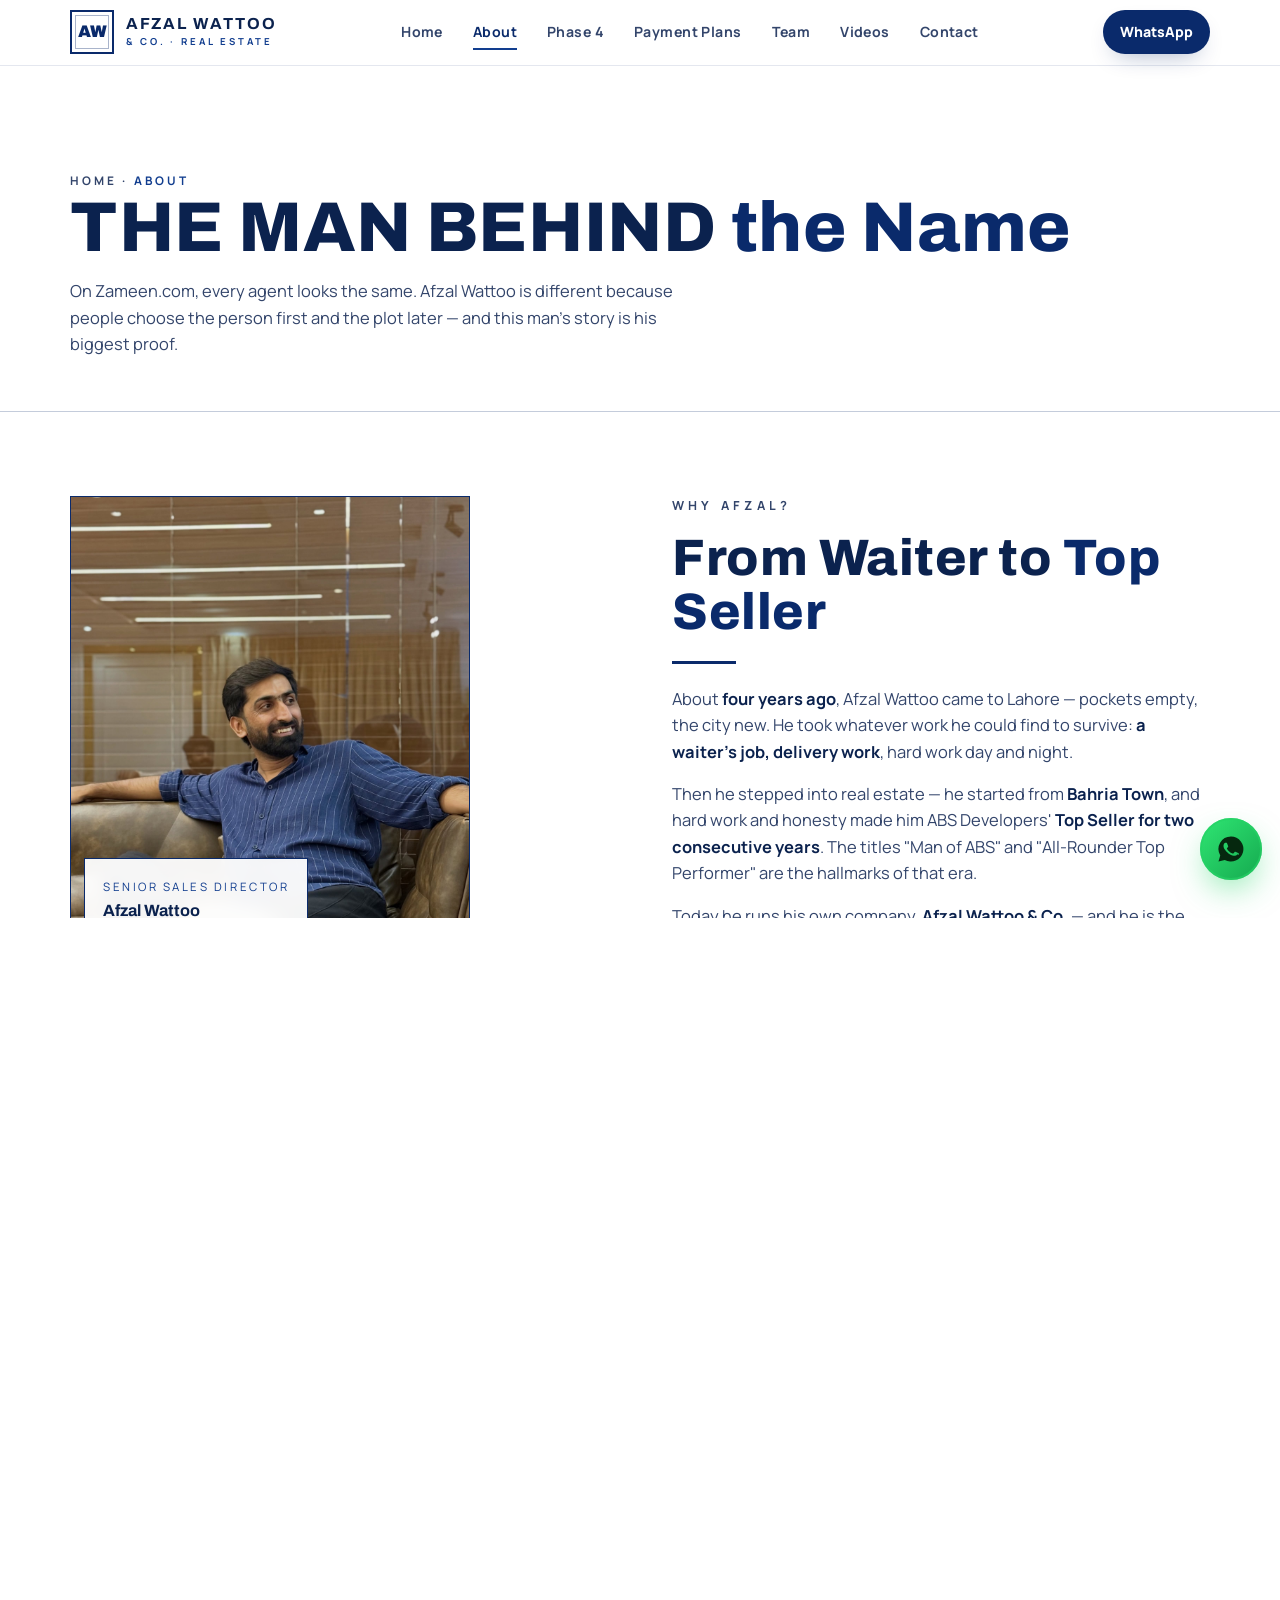
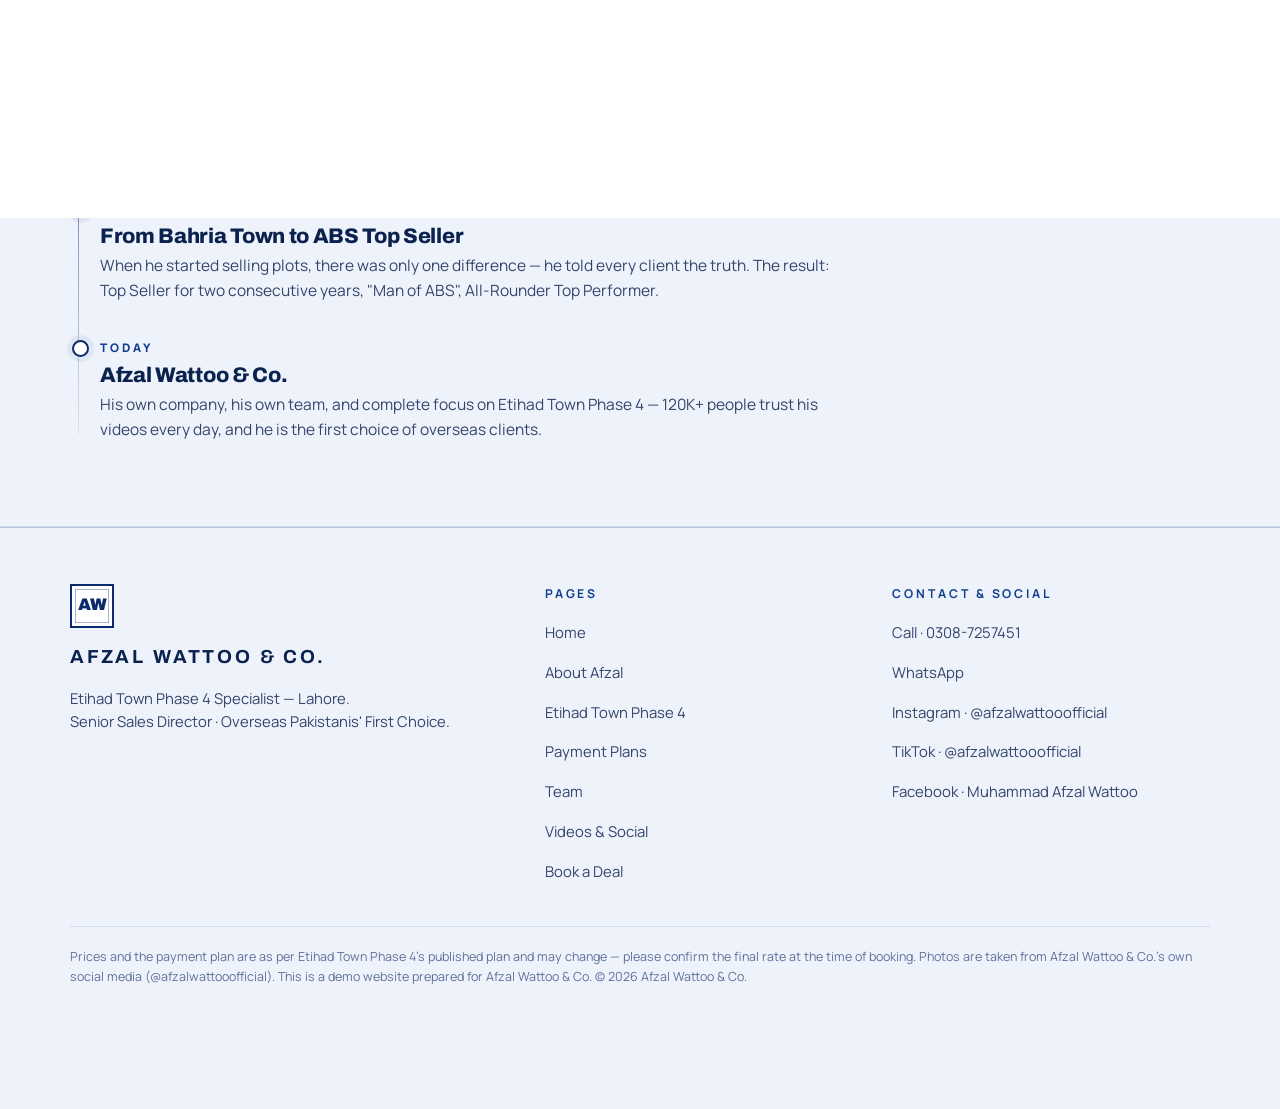
==== about.html @ f5178797 "English copy + preloader once per session" ====
<!doctype html>
<html lang="en">
<head>
<meta charset="utf-8" />
<meta name="viewport" content="width=device-width, initial-scale=1, viewport-fit=cover" />
<meta name="color-scheme" content="light" />
<meta name="description" content="Afzal Wattoo & Co. — Etihad Town Phase 4 Specialist, Lahore. Plots on a 3-year easy installment plan. The face overseas Pakistanis trust." />
<link rel="icon" href="data:," />
<title>About Afzal Wattoo — Afzal Wattoo &amp; Co.</title>
<link rel="preconnect" href="https://fonts.googleapis.com" />
<link rel="preconnect" href="https://fonts.gstatic.com" crossorigin />
<link href="https://fonts.googleapis.com/css2?family=Archivo:wght@600;700;800;900&family=Manrope:wght@400;500;600;700;800&display=swap" rel="stylesheet" />
<link rel="stylesheet" href="assets/styles.css" />
<script>
/* Preloader: show only on the first page a visitor opens in a tab session */
try {
  if (window.sessionStorage && sessionStorage.getItem("aw_pre_seen")) {
    document.documentElement.classList.add("no-pre");
  } else if (window.sessionStorage) {
    sessionStorage.setItem("aw_pre_seen", "1");
  }
} catch (e) { /* storage unavailable (e.g. private mode): preloader shows and dismisses normally */ }
</script>
</head>
<body>

<!-- Preloader -->
<div id="preloader" aria-hidden="true">
  <svg viewBox="0 0 120 120">
    <rect class="draw" x="8" y="8" width="104" height="104"/>
    <path class="draw draw2" d="M38 84 L60 34 L82 84 M47 66 H73 M60 34 V88" stroke-linecap="round"/>
  </svg>
  <div class="pl-name">Afzal Wattoo</div>
  <div class="pl-sub">&amp; Co. · Lahore</div>
</div>

<!-- Page transition wipe -->
<div id="wipe" aria-hidden="true"><span class="wipe-mono">AW</span></div>

<!-- Header -->
<header class="topbar">
  <div class="topbar-in">
    <a class="brand" href="index.html" data-nav aria-label="Afzal Wattoo and Co — home">
      <span class="mono">AW</span>
      <span><b>AFZAL WATTOO</b><small>&amp; Co. · Real Estate</small></span>
    </a>
    <nav class="topnav" aria-label="Main">
      <a href="index.html" data-nav data-route="home">Home</a>
      <a href="about.html" data-nav data-route="about">About</a>
      <a href="etihad-town-phase-4.html" data-nav data-route="phase4">Phase 4</a>
      <a href="payment-plans.html" data-nav data-route="plans">Payment Plans</a>
      <a href="team.html" data-nav data-route="team">Team</a>
      <a href="videos.html" data-nav data-route="videos">Videos</a>
      <a href="contact.html" data-nav data-route="contact">Contact</a>
    </nav>
    <a class="btn btn-wa" href="https://wa.me/923087257451?text=Hello%20Afzal%2C%20I%20need%20details%20about%20a%20plot%20in%20Etihad%20Town%20Phase%204." target="_blank" rel="noopener">WhatsApp</a>
    <button class="burger" id="burger" aria-label="Open menu" aria-expanded="false" aria-controls="mmenu"><span></span><span></span><span></span></button>
  </div>
</header>

<!-- Mobile menu -->
<div class="mmenu" id="mmenu" aria-hidden="true">
  <a class="mlink" href="index.html" data-nav data-route="home"><i>01</i>Home</a>
  <a class="mlink" href="about.html" data-nav data-route="about"><i>02</i>About Afzal</a>
  <a class="mlink" href="etihad-town-phase-4.html" data-nav data-route="phase4"><i>03</i>Etihad Town Phase 4</a>
  <a class="mlink" href="payment-plans.html" data-nav data-route="plans"><i>04</i>Payment Plans</a>
  <a class="mlink" href="team.html" data-nav data-route="team"><i>05</i>Team</a>
  <a class="mlink" href="videos.html" data-nav data-route="videos"><i>06</i>Videos &amp; Social</a>
  <a class="mlink" href="contact.html" data-nav data-route="contact"><i>07</i>Book a Deal</a>
  <div class="m-cta">
    <a class="btn btn-wa" href="https://wa.me/923087257451?text=Hello%20Afzal%2C%20I%20need%20details%20about%20a%20plot%20in%20Etihad%20Town%20Phase%204." target="_blank" rel="noopener">Deal on WhatsApp</a>
    <a class="btn btn-gold" href="tel:+923087257451">Call 0308-7257451</a>
  </div>
</div>

<main id="app">
<div class="page active" data-page="about">
  <div class="pagehead">
    <div class="wrap">
      <p class="crumb">Home · <b>About</b></p>
      <h1>The Man Behind <em>the Name</em></h1>
      <p>On Zameen.com, every agent looks the same. Afzal Wattoo is different because people choose the person first and the plot later — and this man's story is his biggest proof.</p>
    </div>
  </div>
  <section class="blk">
    <div class="wrap story-grid">
      <div class="rv">
        <div class="about-portrait">
          <img src="[data-uri]" alt="Afzal Wattoo in his office lounge — smiling, seated on a brown leather sofa in a blue pinstripe shirt" loading="lazy" />
          <div class="portrait-card"><span>Senior Sales Director</span><b>Afzal Wattoo</b></div>
        </div>
        <div class="bigstats" style="grid-template-columns:repeat(2,1fr);margin-top:26px">
          <div class="stat"><div class="num"><span data-count="120">0</span>K+</div><div class="lbl">Instagram Followers</div></div>
          <div class="stat"><div class="num"><span data-count="2">0</span>×</div><div class="lbl">Top Seller Years in a Row</div></div>
        </div>
      </div>
      <div class="story-copy rv rv-d1">
        <p class="kicker">Why Afzal?</p>
        <h2 class="sec-title">From Waiter to <em>Top Seller</em></h2>
        <div class="gold-rule"></div>
        <p style="margin-top:22px">About <b>four years ago</b>, Afzal Wattoo came to Lahore — pockets empty, the city new. He took whatever work he could find to survive: <b>a waiter's job, delivery work</b>, hard work day and night.</p>
        <p>Then he stepped into real estate — he started from <b>Bahria Town</b>, and hard work and honesty made him ABS Developers' <b>Top Seller for two consecutive years</b>. The titles "Man of ABS" and "All-Rounder Top Performer" are the hallmarks of that era.</p>
        <p>Today he runs his own company, <b>Afzal Wattoo &amp; Co.</b> — and he is the first choice of overseas Pakistanis because a man who has risen from zero himself values other people's money the most.</p>
        <div class="awards">
          <span class="chip"><b>★</b> Top Seller — 2 Consecutive Years</span>
          <span class="chip"><b>★</b> Man of ABS</span>
          <span class="chip"><b>★</b> All-Rounder Top Performer</span>
          <span class="chip"><b>★</b> Senior Sales Director</span>
          <span class="chip"><b>★</b> Overseas Pakistanis' First Choice</span>
        </div>
        <div style="margin-top:28px;display:flex;flex-wrap:wrap;gap:12px">
          <a class="btn btn-wa" href="https://wa.me/923087257451?text=Hello%2C%20I%20want%20to%20talk%20to%20Afzal%20Wattoo." target="_blank" rel="noopener">Talk to Afzal</a>
          <a class="btn btn-ghost" href="videos.html" data-nav>Watch His Videos →</a>
        </div>
      </div>
    </div>
  </section>
  <section class="blk" style="background:var(--bg2);border-block:1px solid var(--line-soft)">
    <div class="wrap">
      <div class="rv">
        <p class="kicker">The Journey</p>
        <h2 class="sec-title">The Road, <em>Step By Step</em></h2>
      </div>
      <div class="timeline rv" style="margin-top:44px;max-width:760px">
        <div class="tl-item">
          <span class="yr">The Beginning · ~4 Years Ago</span>
          <h3>Came to Lahore, With a Dream</h3>
          <p>A new city, no connections. His first principle then is still his principle today — hard work, and only hard work.</p>
        </div>
        <div class="tl-item">
          <span class="yr">Days of Hard Work</span>
          <h3>Waiter and Delivery</h3>
          <p>He took whatever work he found, without shame. Every day taught him patience, understanding people, and the value of time.</p>
        </div>
        <div class="tl-item">
          <span class="yr">Stepping Into Real Estate</span>
          <h3>From Bahria Town to ABS Top Seller</h3>
          <p>When he started selling plots, there was only one difference — he told every client the truth. The result: Top Seller for two consecutive years, "Man of ABS", All-Rounder Top Performer.</p>
        </div>
        <div class="tl-item">
          <span class="yr">Today</span>
          <h3>Afzal Wattoo &amp; Co.</h3>
          <p>His own company, his own team, and complete focus on Etihad Town Phase 4 — 120K+ people trust his videos every day, and he is the first choice of overseas clients.</p>
        </div>
      </div>
    </div>
  </section>
</div>
</main>

<!-- Footer -->
<footer>
  <div class="wrap">
    <div class="foot-grid">
      <div class="f-brand">
        <span class="mono">AW</span>
        <b>AFZAL WATTOO &amp; CO.</b>
        <p>Etihad Town Phase 4 Specialist — Lahore.<br />Senior Sales Director · Overseas Pakistanis' First Choice.</p>
      </div>
      <div>
        <h4>Pages</h4>
        <div class="foot-links">
          <a href="index.html" data-nav>Home</a>
          <a href="about.html" data-nav>About Afzal</a>
          <a href="etihad-town-phase-4.html" data-nav>Etihad Town Phase 4</a>
          <a href="payment-plans.html" data-nav>Payment Plans</a>
          <a href="team.html" data-nav>Team</a>
          <a href="videos.html" data-nav>Videos &amp; Social</a>
          <a href="contact.html" data-nav>Book a Deal</a>
        </div>
      </div>
      <div>
        <h4>Contact &amp; Social</h4>
        <div class="foot-links">
          <a href="tel:+923087257451">Call · 0308-7257451</a>
          <a href="https://wa.me/923087257451" target="_blank" rel="noopener">WhatsApp</a>
          <a href="https://www.instagram.com/afzalwattooofficial" target="_blank" rel="noopener">Instagram · @afzalwattooofficial</a>
          <a href="https://www.tiktok.com/@afzalwattooofficial" target="_blank" rel="noopener">TikTok · @afzalwattooofficial</a>
          <a href="https://www.facebook.com/afzalwattooofficial" target="_blank" rel="noopener">Facebook · Muhammad Afzal Wattoo</a>
        </div>
      </div>
    </div>
    <p class="disclaimer">Prices and the payment plan are as per Etihad Town Phase 4's published plan and may change — please confirm the final rate at the time of booking. Photos are taken from Afzal Wattoo &amp; Co.'s own social media (@afzalwattooofficial). This is a demo website prepared for Afzal Wattoo &amp; Co. © 2026 Afzal Wattoo &amp; Co.</p>
  </div>
</footer>

<!-- Sticky WhatsApp -->
<span class="wa-tip" id="wa-tip">Talk to Afzal's team →</span>
<a class="wa-float" href="https://wa.me/923087257451?text=Hello%2C%20I%20need%20details%20about%20Etihad%20Town%20Phase%204." target="_blank" rel="noopener" aria-label="Chat on WhatsApp">
  <svg viewBox="0 0 24 24" aria-hidden="true"><path d="M12 2a10 10 0 0 0-8.6 15.1L2 22l5-1.3A10 10 0 1 0 12 2zm5.2 14.2c-.2.6-1.3 1.2-1.8 1.2-.5.1-1 .2-3.4-.7-2.9-1.2-4.7-4.1-4.9-4.3-.1-.2-1.1-1.5-1.1-2.9s.7-2 1-2.3c.2-.3.5-.3.7-.3h.5c.2 0 .4 0 .6.5l.9 2.1c.1.2.1.4 0 .6l-.4.6-.4.5c-.1.1-.3.3-.1.6.2.3.8 1.4 1.8 2.2 1.2 1.1 2.3 1.5 2.6 1.6.3.1.5.1.7-.1l1-1.2c.2-.3.4-.2.7-.1l2.1 1c.3.2.5.3.6.4 0 .1 0 .7-.2 1.2z"/></svg>
</a>


<script src="https://cdnjs.cloudflare.com/ajax/libs/gsap/3.12.5/gsap.min.js"></script>
<script src="assets/app.js"></script>
</body>
</html>
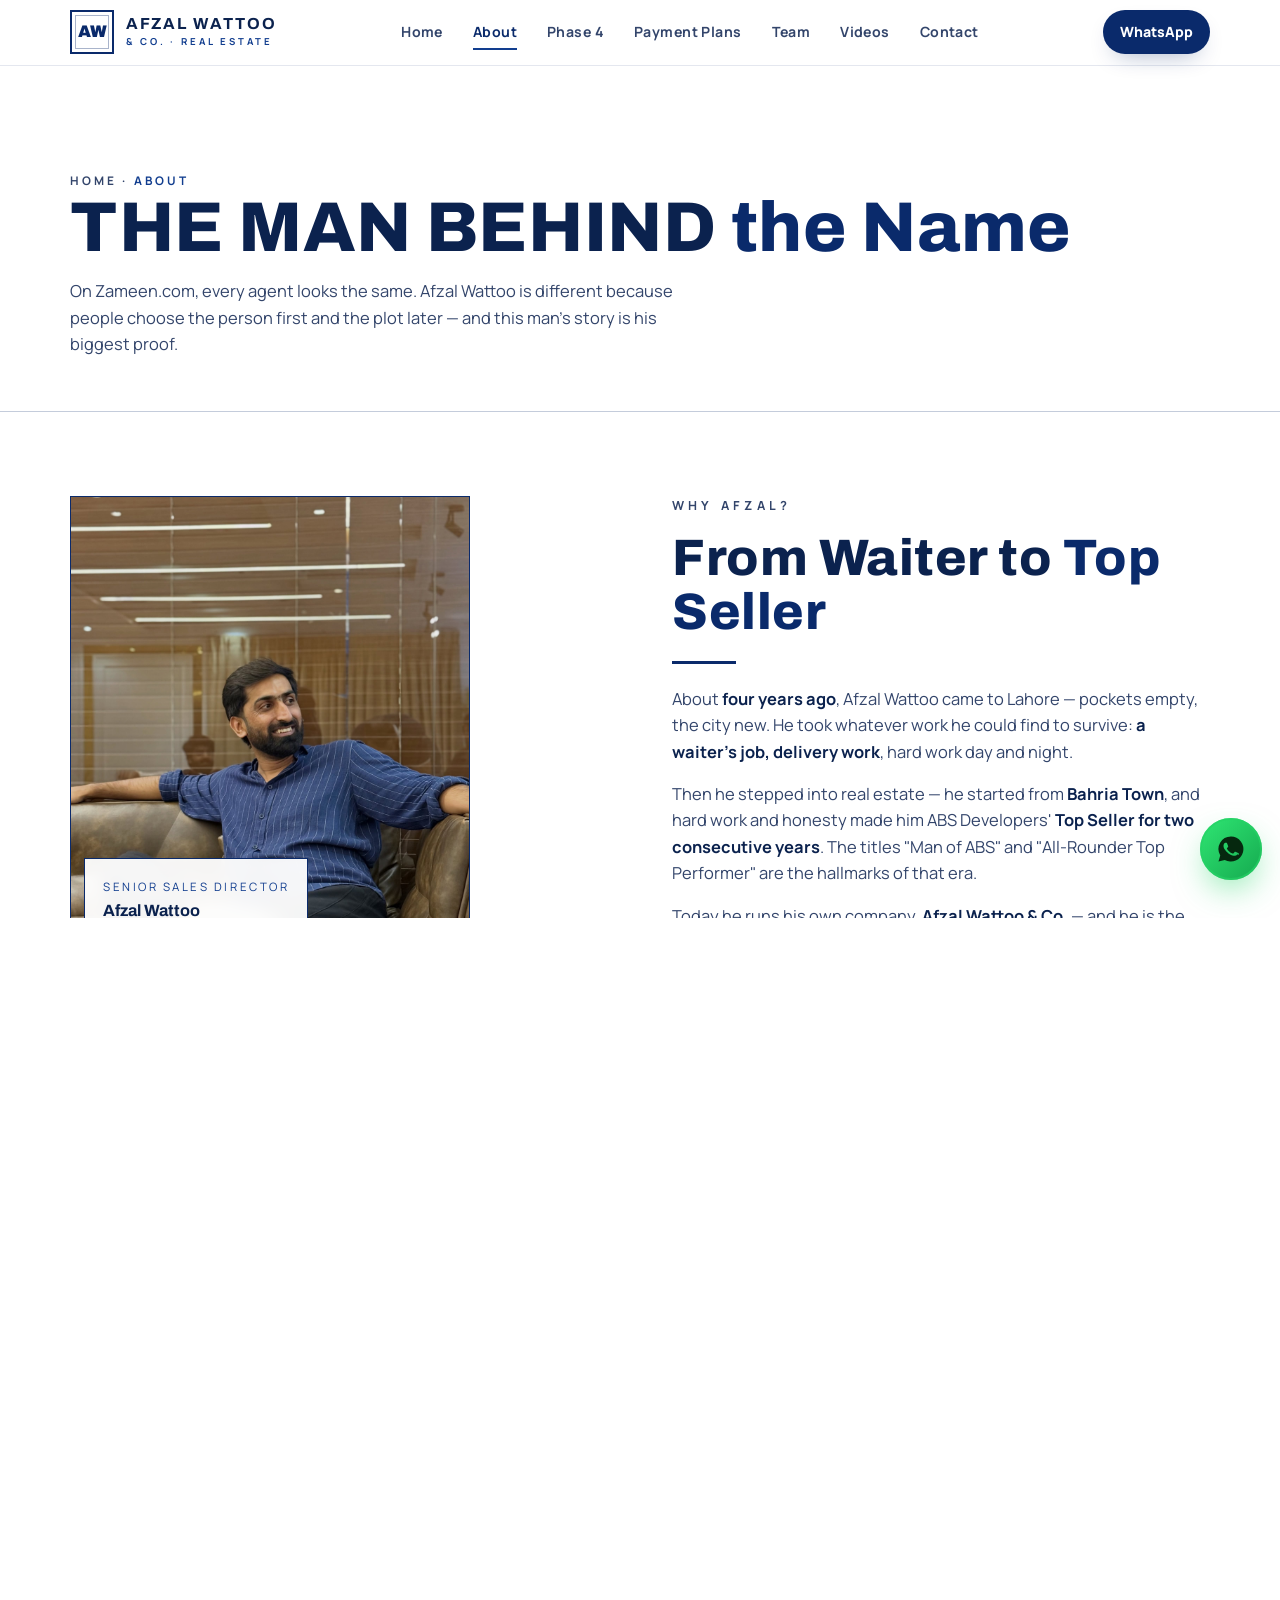
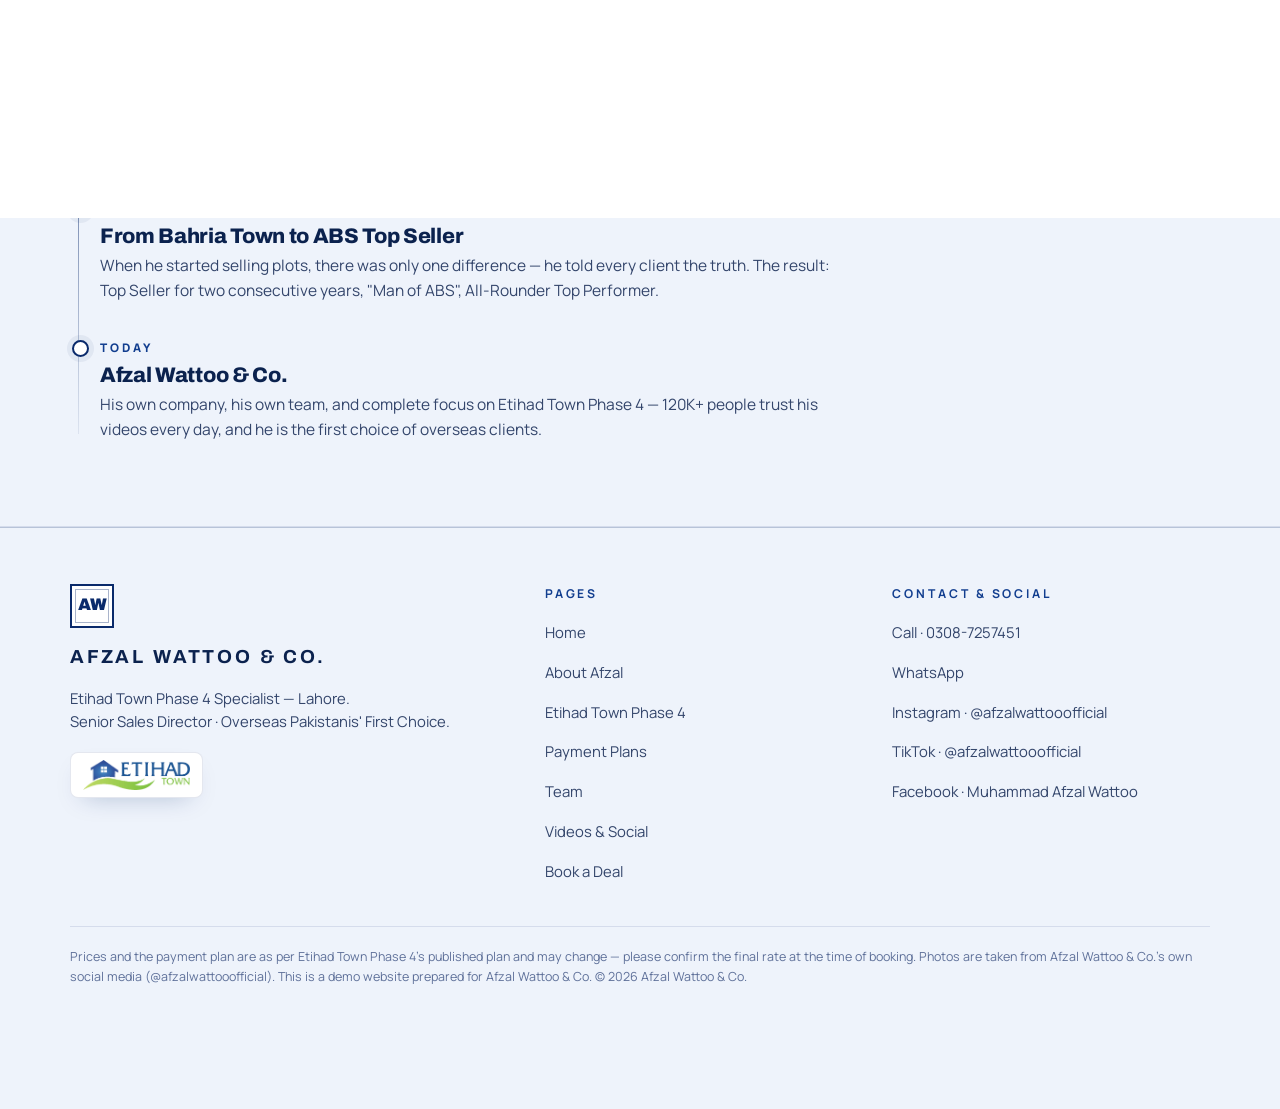
==== commit edee138c: "Etihad Town branding, highlighted backgrounds, hero 3D motion" ====
--- a/about.html
+++ b/about.html
@@ -156,6 +156,7 @@
         <span class="mono">AW</span>
         <b>AFZAL WATTOO &amp; CO.</b>
         <p>Etihad Town Phase 4 Specialist — Lahore.<br />Senior Sales Director · Overseas Pakistanis' First Choice.</p>
+        <div class="foot-et"><span class="et-logo sm"><img src="[data-uri]" alt="Etihad Town — official logo" /></span></div>
       </div>
       <div>
         <h4>Pages</h4>
--- a/assets/styles.css
+++ b/assets/styles.css
@@ -34,6 +34,11 @@
 #preloader .pl-name{font-family:var(--serif);letter-spacing:.42em;font-size:.95rem;color:var(--gold2);text-transform:uppercase;opacity:0;animation:fadein .8s ease .85s forwards}
 #preloader .pl-sub{font-size:.68rem;letter-spacing:.3em;color:var(--faint);text-transform:uppercase;opacity:0;animation:fadein .8s ease 1.1s forwards}
 @keyframes fadein{to{opacity:1}}
+/* Preloader safety net: CSS fallback so it can never stay stuck, even if JS fails (fully faded by ~4.6s) */
+@keyframes pl-kill{to{opacity:0;visibility:hidden}}
+#preloader{animation:pl-kill .6s ease 4s forwards}
+/* Repeat page views within the same tab session: preloader suppressed (flag set by the inline head script) */
+html.no-pre #preloader{display:none!important;animation:none}
 
 /* ---------- Page transition wipe ---------- */
 #wipe{position:fixed;inset:0;z-index:250;background:#ffffff;transform:translateY(102%);display:flex;align-items:center;justify-content:center;pointer-events:none}
@@ -152,7 +157,7 @@
 .xcard h3{font-size:1.7rem;margin:7px 0 6px}
 .xcard p{color:var(--muted);margin:0 0 12px;font-size:.95rem;max-width:420px}
 .xcard .x-go{font-weight:800;color:#0A2A6B;font-size:.9rem;letter-spacing:.05em;border-bottom:2px solid #0A2A6B;padding-bottom:2px}
-.band{position:relative;border-block:1px solid var(--line-soft);background:url("[data-uri]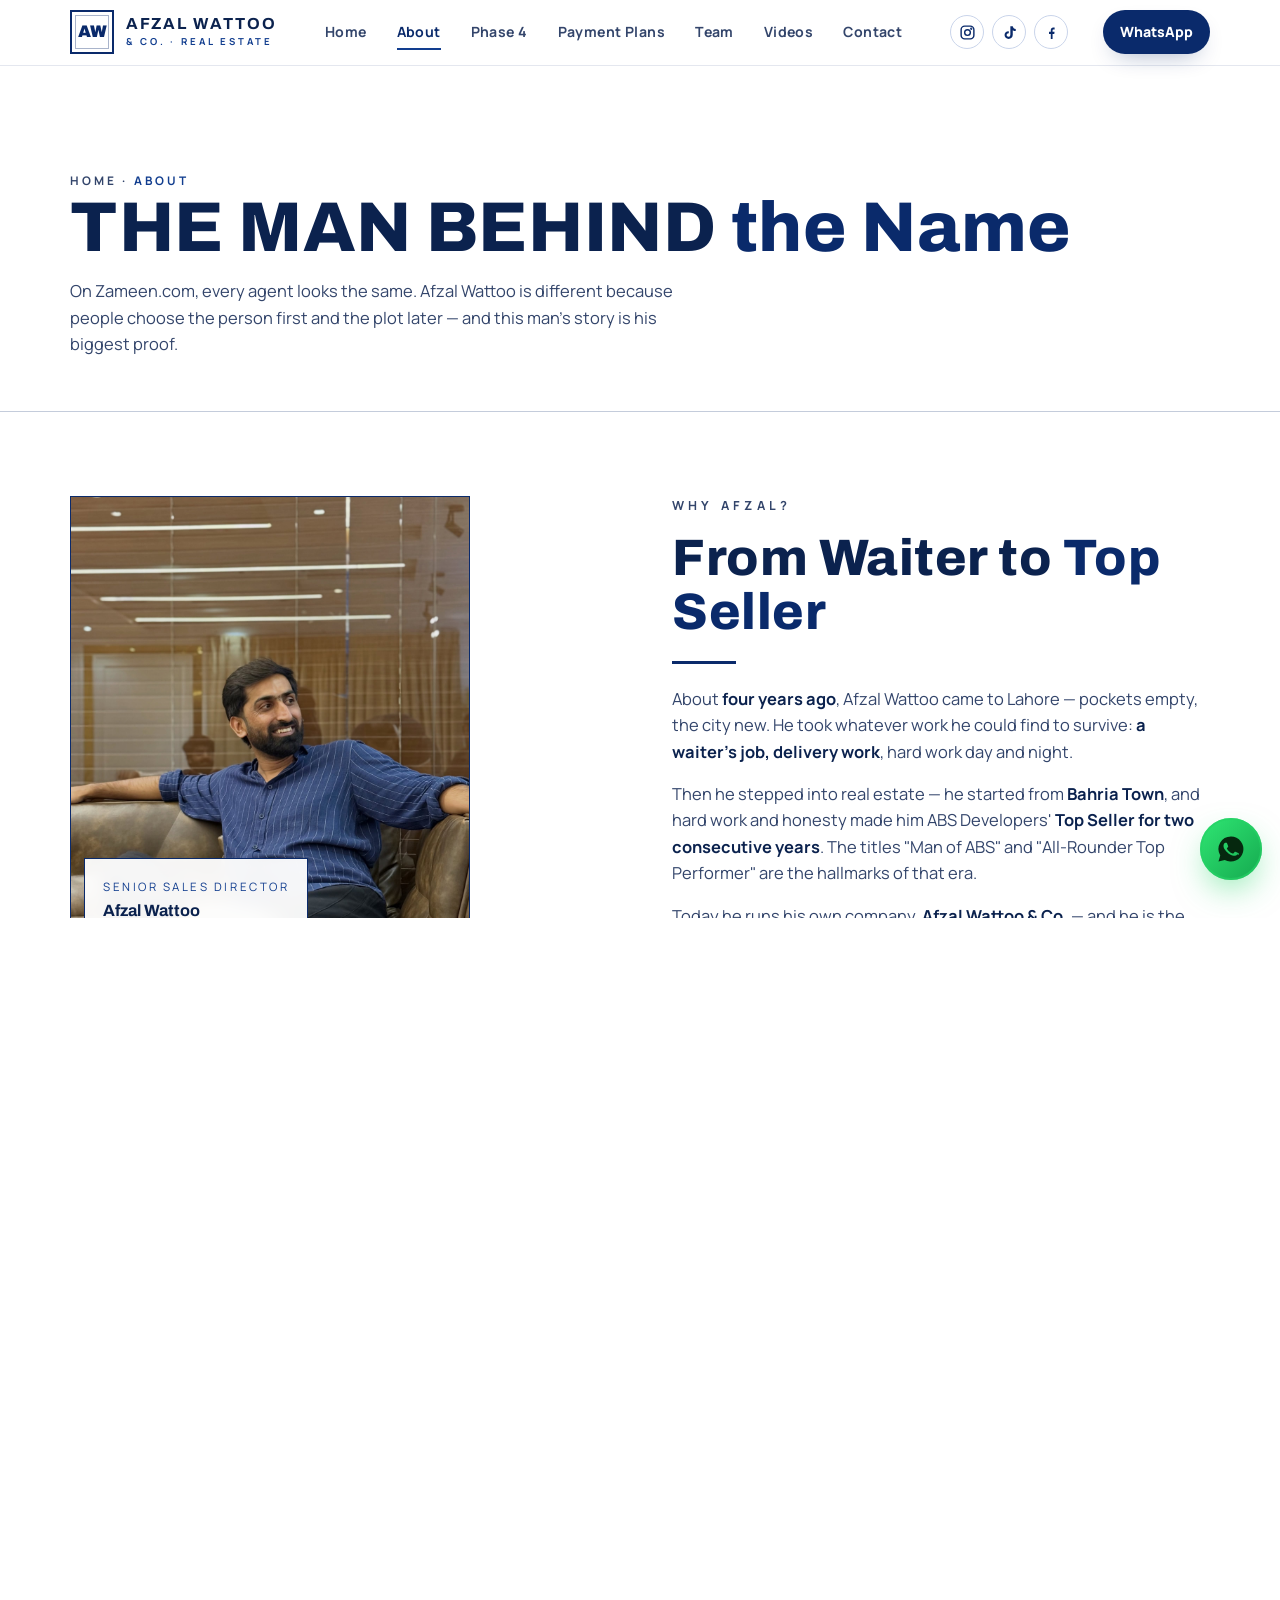
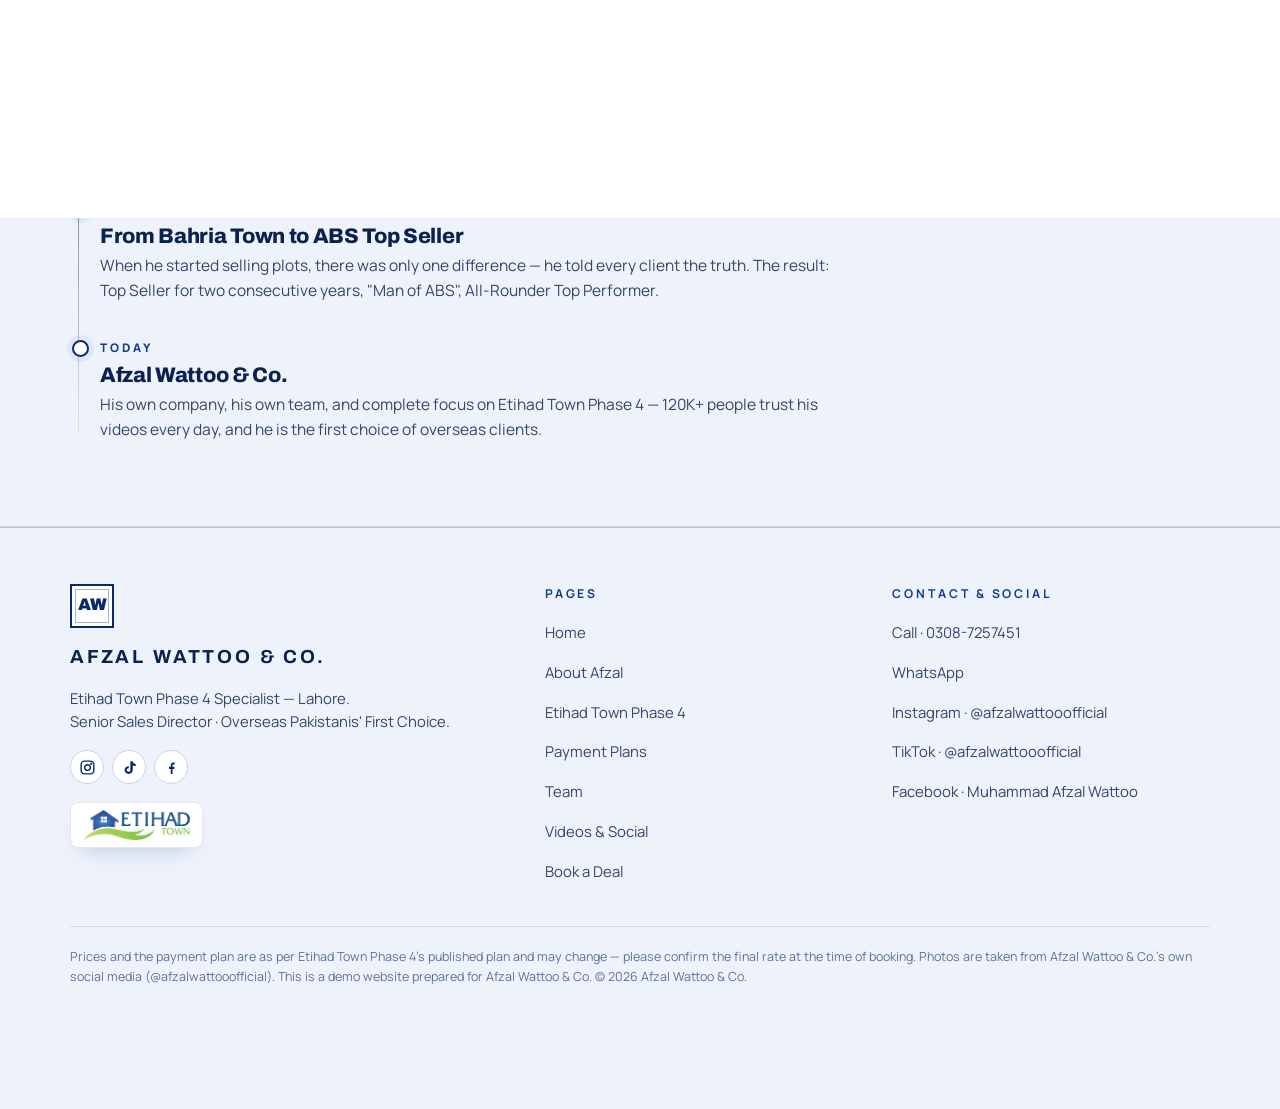
==== commit fb5c85c0: "Social icons in header + footer" ====
--- a/about.html
+++ b/about.html
@@ -53,6 +53,7 @@
       <a href="videos.html" data-nav data-route="videos">Videos</a>
       <a href="contact.html" data-nav data-route="contact">Contact</a>
     </nav>
+    <span class="hsocial"><a href="https://www.instagram.com/afzalwattooofficial" target="_blank" rel="noopener" aria-label="Instagram"><svg viewBox="0 0 24 24" fill="none" stroke="currentColor" stroke-width="2"><rect x="3" y="3" width="18" height="18" rx="5"/><circle cx="12" cy="12" r="4"/><circle cx="17.3" cy="6.7" r="0.6" fill="currentColor"/></svg></a><a href="https://www.tiktok.com/@afzalwattooofficial" target="_blank" rel="noopener" aria-label="TikTok"><svg viewBox="0 0 24 24" fill="currentColor"><path d="M16.6 3c.4 2.3 1.9 3.8 4.2 4v3c-1.6 0-3-.5-4.2-1.3v6.6c0 3.4-2.6 5.7-5.9 5.7-3.1 0-5.7-2.4-5.7-5.5 0-3.2 2.7-5.6 6-5.4v3.1c-1.6-.3-3 .8-3 2.3 0 1.4 1.1 2.4 2.5 2.4 1.6 0 2.7-1.1 2.7-2.9V3h3.2z"/></svg></a><a href="https://www.facebook.com/afzalwattooofficial" target="_blank" rel="noopener" aria-label="Facebook"><svg viewBox="0 0 24 24" fill="currentColor"><path d="M13.5 21v-7h2.4l.4-3h-2.8V9.1c0-.9.3-1.5 1.6-1.5h1.3V4.9c-.3 0-1.1-.1-2-.1-2 0-3.4 1.2-3.4 3.5V11H8.5v3h2.5v7h2.5z"/></svg></a></span>
     <a class="btn btn-wa" href="https://wa.me/923087257451?text=Hello%20Afzal%2C%20I%20need%20details%20about%20a%20plot%20in%20Etihad%20Town%20Phase%204." target="_blank" rel="noopener">WhatsApp</a>
     <button class="burger" id="burger" aria-label="Open menu" aria-expanded="false" aria-controls="mmenu"><span></span><span></span><span></span></button>
   </div>
@@ -156,6 +157,7 @@
         <span class="mono">AW</span>
         <b>AFZAL WATTOO &amp; CO.</b>
         <p>Etihad Town Phase 4 Specialist — Lahore.<br />Senior Sales Director · Overseas Pakistanis' First Choice.</p>
+        <span class="fsocial"><a href="https://www.instagram.com/afzalwattooofficial" target="_blank" rel="noopener" aria-label="Instagram"><svg viewBox="0 0 24 24" fill="none" stroke="currentColor" stroke-width="2"><rect x="3" y="3" width="18" height="18" rx="5"/><circle cx="12" cy="12" r="4"/><circle cx="17.3" cy="6.7" r="0.6" fill="currentColor"/></svg></a><a href="https://www.tiktok.com/@afzalwattooofficial" target="_blank" rel="noopener" aria-label="TikTok"><svg viewBox="0 0 24 24" fill="currentColor"><path d="M16.6 3c.4 2.3 1.9 3.8 4.2 4v3c-1.6 0-3-.5-4.2-1.3v6.6c0 3.4-2.6 5.7-5.9 5.7-3.1 0-5.7-2.4-5.7-5.5 0-3.2 2.7-5.6 6-5.4v3.1c-1.6-.3-3 .8-3 2.3 0 1.4 1.1 2.4 2.5 2.4 1.6 0 2.7-1.1 2.7-2.9V3h3.2z"/></svg></a><a href="https://www.facebook.com/afzalwattooofficial" target="_blank" rel="noopener" aria-label="Facebook"><svg viewBox="0 0 24 24" fill="currentColor"><path d="M13.5 21v-7h2.4l.4-3h-2.8V9.1c0-.9.3-1.5 1.6-1.5h1.3V4.9c-.3 0-1.1-.1-2-.1-2 0-3.4 1.2-3.4 3.5V11H8.5v3h2.5v7h2.5z"/></svg></a></span>
         <div class="foot-et"><span class="et-logo sm"><img src="[data-uri]" alt="Etihad Town — official logo" /></span></div>
       </div>
       <div>
--- a/assets/styles.css
+++ b/assets/styles.css
@@ -157,7 +157,7 @@
 .xcard h3{font-size:1.7rem;margin:7px 0 6px}
 .xcard p{color:var(--muted);margin:0 0 12px;font-size:.95rem;max-width:420px}
 .xcard .x-go{font-weight:800;color:#0A2A6B;font-size:.9rem;letter-spacing:.05em;border-bottom:2px solid #0A2A6B;padding-bottom:2px}
-.band{position:relative;border-block:1px solid var(--line-soft);background-position:center 40%;background-size:cover;background-repeat:no-repeat}
+.band{position:relative;border-block:1px solid var(--line-soft);background-position:88% 42%;background-size:cover;background-repeat:no-repeat}
 .band::before{content:"";position:absolute;inset:0;background:linear-gradient(90deg,rgba(255,255,255,.96) 30%,rgba(255,255,255,.78))}
 .band .wrap{position:relative;padding:76px 20px}
 .band h2{font-size:clamp(1.9rem,5vw,3rem);max-width:560px}
@@ -386,10 +386,10 @@
 }
 
 /* ---------- Etihad Town branding, highlighted backgrounds, hero 3D ---------- */
-.band,.phase-hero,.hero-bg{background-image:url("[data-uri]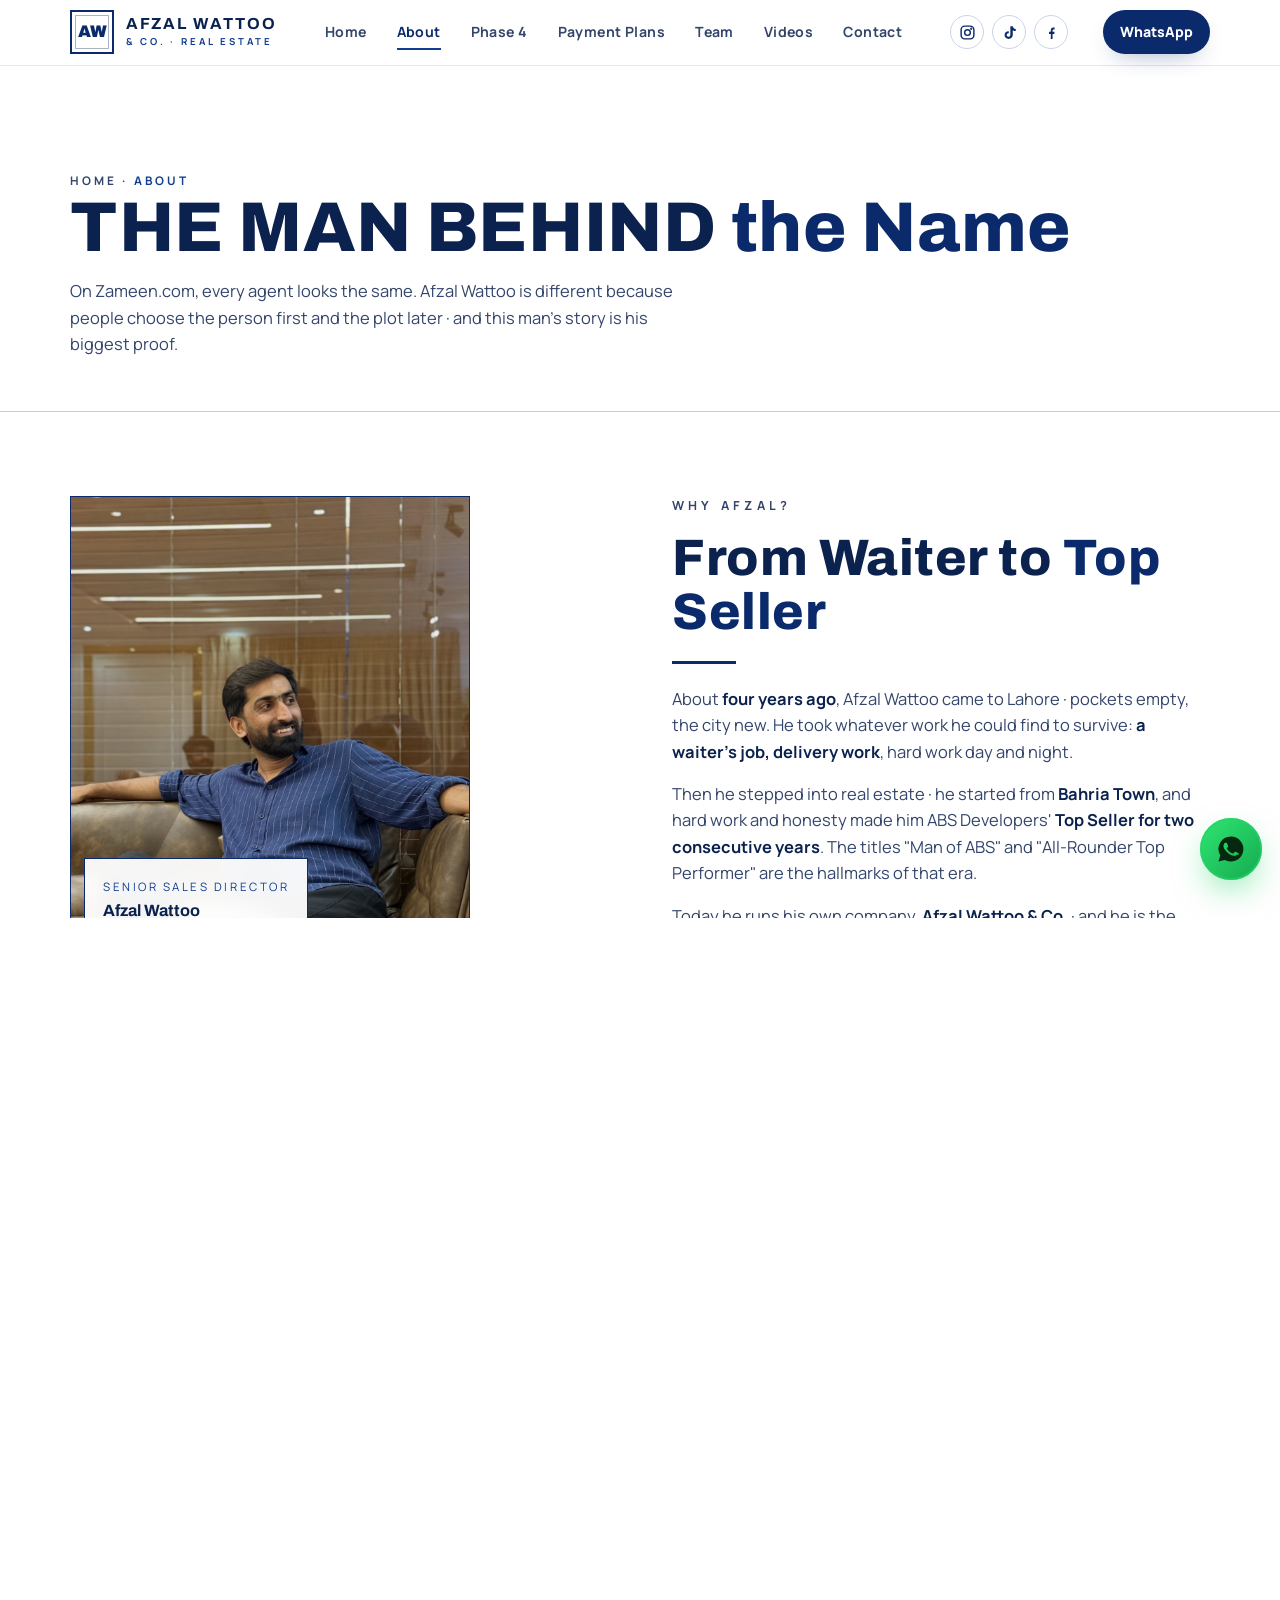
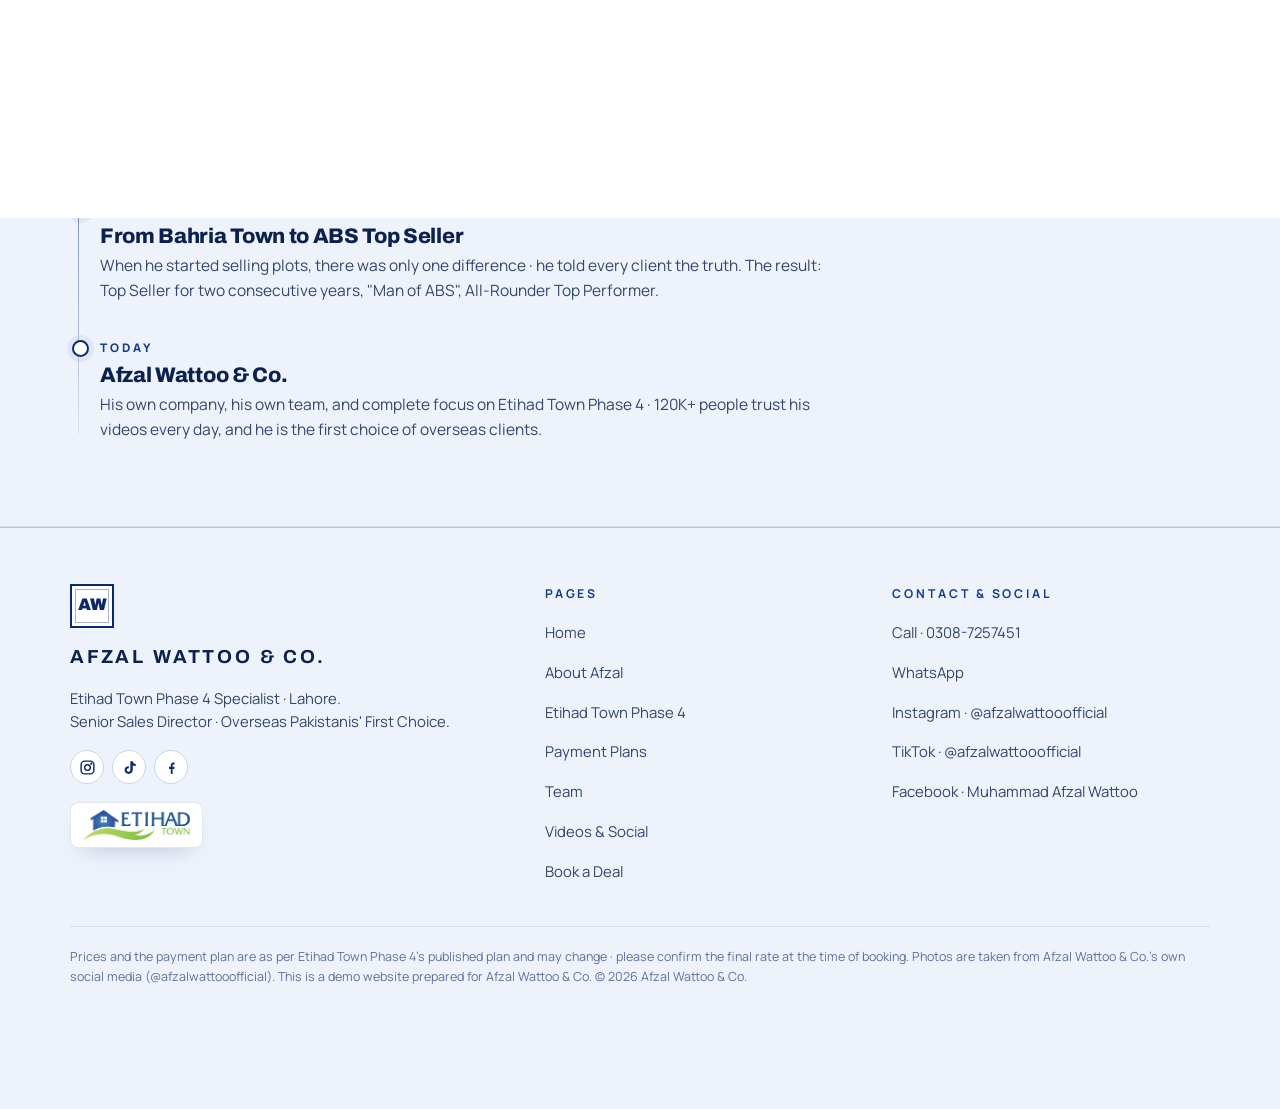
==== commit 658f2cf4: "Remove all long dashes site-wide" ====
--- a/about.html
+++ b/about.html
@@ -4,9 +4,9 @@
 <meta charset="utf-8" />
 <meta name="viewport" content="width=device-width, initial-scale=1, viewport-fit=cover" />
 <meta name="color-scheme" content="light" />
-<meta name="description" content="Afzal Wattoo & Co. — Etihad Town Phase 4 Specialist, Lahore. Plots on a 3-year easy installment plan. The face overseas Pakistanis trust." />
+<meta name="description" content="Afzal Wattoo & Co. · Etihad Town Phase 4 Specialist, Lahore. Plots on a 3-year easy installment plan. The face overseas Pakistanis trust." />
 <link rel="icon" href="data:," />
-<title>About Afzal Wattoo — Afzal Wattoo &amp; Co.</title>
+<title>About Afzal Wattoo · Afzal Wattoo &amp; Co.</title>
 <link rel="preconnect" href="https://fonts.googleapis.com" />
 <link rel="preconnect" href="https://fonts.gstatic.com" crossorigin />
 <link href="https://fonts.googleapis.com/css2?family=Archivo:wght@600;700;800;900&family=Manrope:wght@400;500;600;700;800&display=swap" rel="stylesheet" />
@@ -40,7 +40,7 @@
 <!-- Header -->
 <header class="topbar">
   <div class="topbar-in">
-    <a class="brand" href="index.html" data-nav aria-label="Afzal Wattoo and Co — home">
+    <a class="brand" href="index.html" data-nav aria-label="Afzal Wattoo and Co · home">
       <span class="mono">AW</span>
       <span><b>AFZAL WATTOO</b><small>&amp; Co. · Real Estate</small></span>
     </a>
@@ -80,14 +80,14 @@
     <div class="wrap">
       <p class="crumb">Home · <b>About</b></p>
       <h1>The Man Behind <em>the Name</em></h1>
-      <p>On Zameen.com, every agent looks the same. Afzal Wattoo is different because people choose the person first and the plot later — and this man's story is his biggest proof.</p>
+      <p>On Zameen.com, every agent looks the same. Afzal Wattoo is different because people choose the person first and the plot later · and this man's story is his biggest proof.</p>
     </div>
   </div>
   <section class="blk">
     <div class="wrap story-grid">
       <div class="rv">
         <div class="about-portrait">
-          <img src="[data-uri]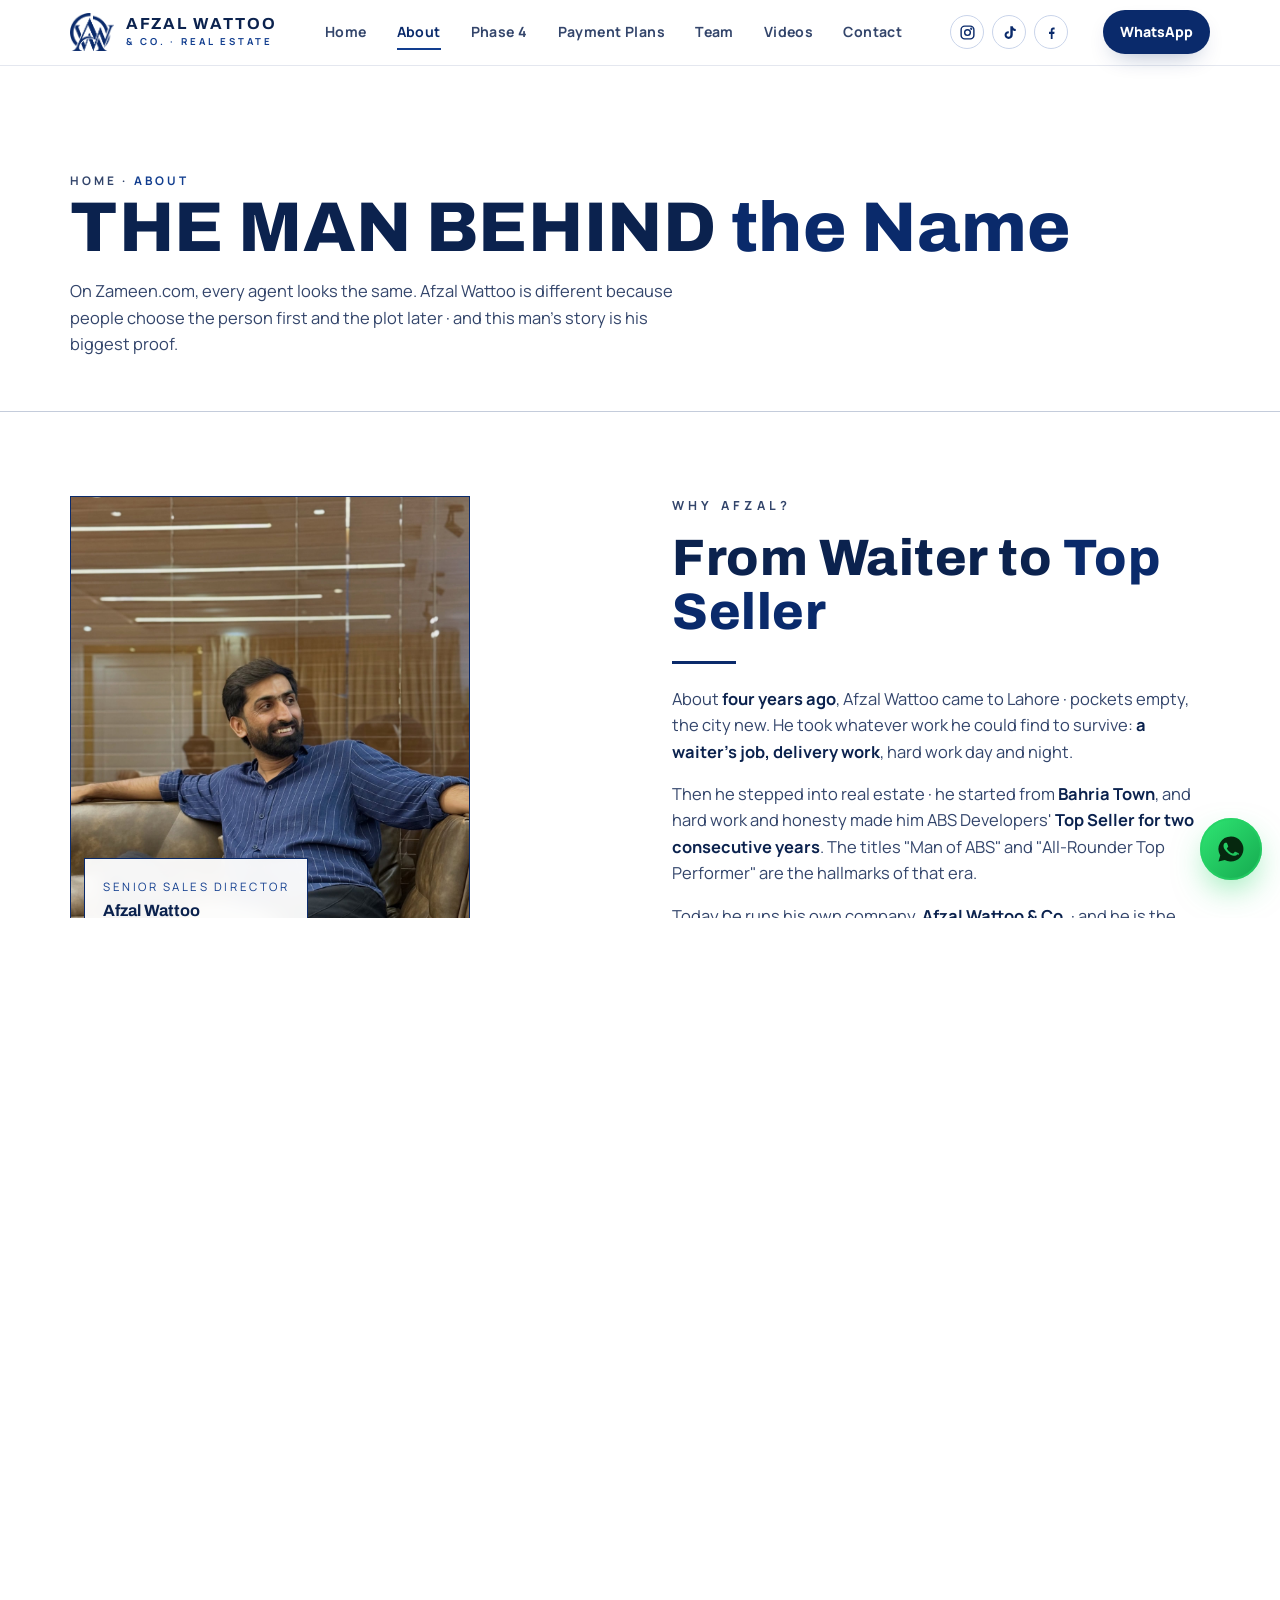
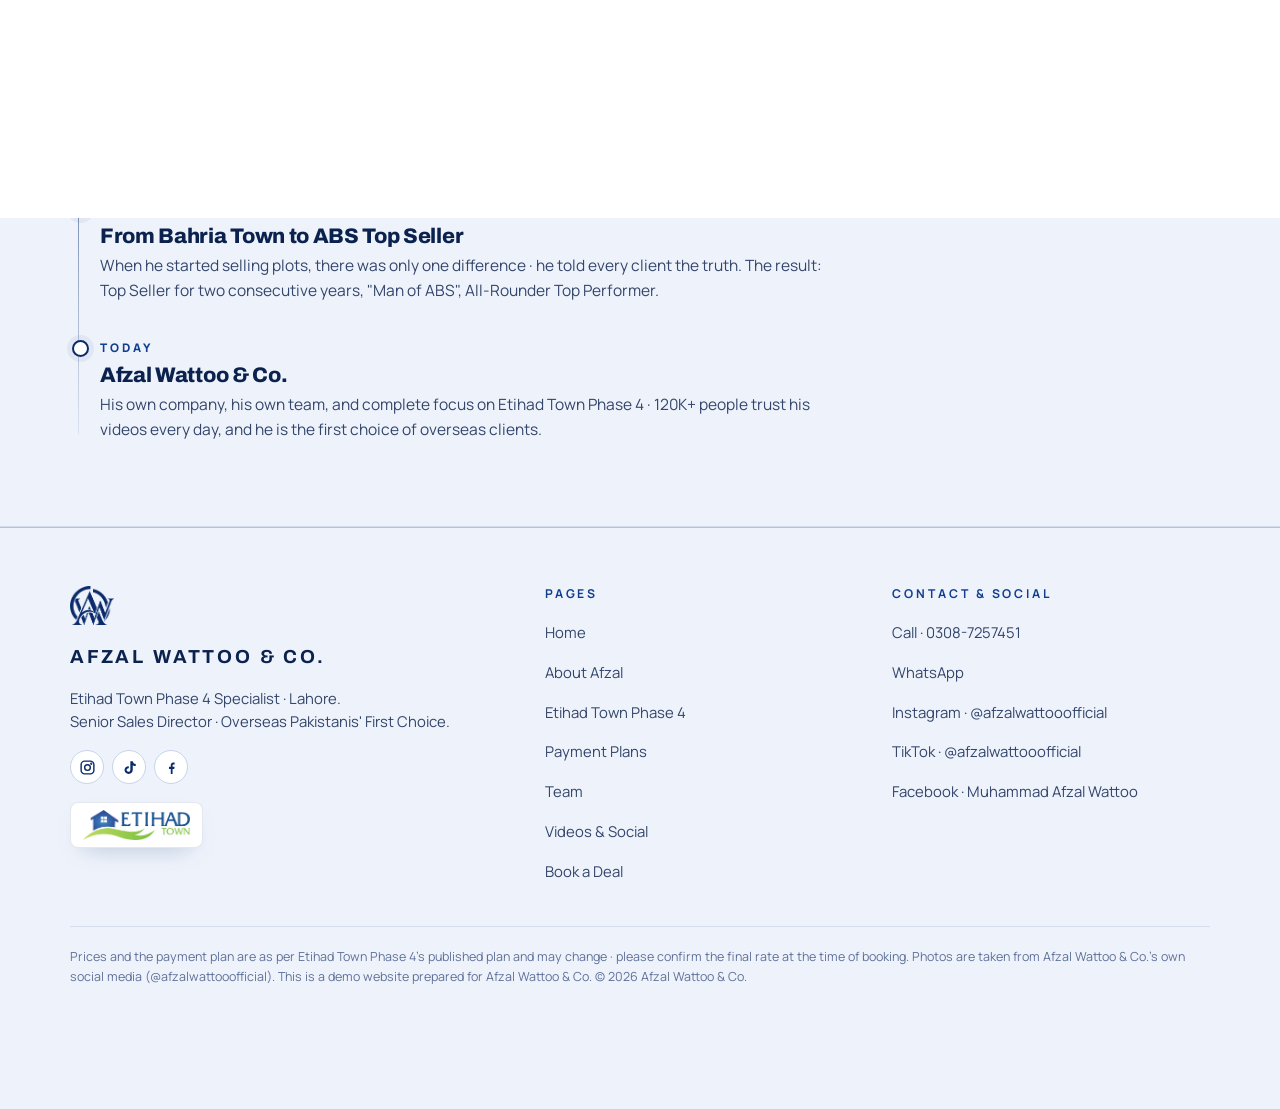
==== commit 84e755bd: "New AW monogram in header and footer" ====
--- a/about.html
+++ b/about.html
@@ -41,7 +41,7 @@
 <header class="topbar">
   <div class="topbar-in">
     <a class="brand" href="index.html" data-nav aria-label="Afzal Wattoo and Co · home">
-      <span class="mono">AW</span>
+      <img class="mono-img" src="[data-uri]" alt="Afzal Wattoo and Co. monogram">
       <span><b>AFZAL WATTOO</b><small>&amp; Co. · Real Estate</small></span>
     </a>
     <nav class="topnav" aria-label="Main">
@@ -154,7 +154,7 @@
   <div class="wrap">
     <div class="foot-grid">
       <div class="f-brand">
-        <span class="mono">AW</span>
+        <img class="mono-img" src="[data-uri]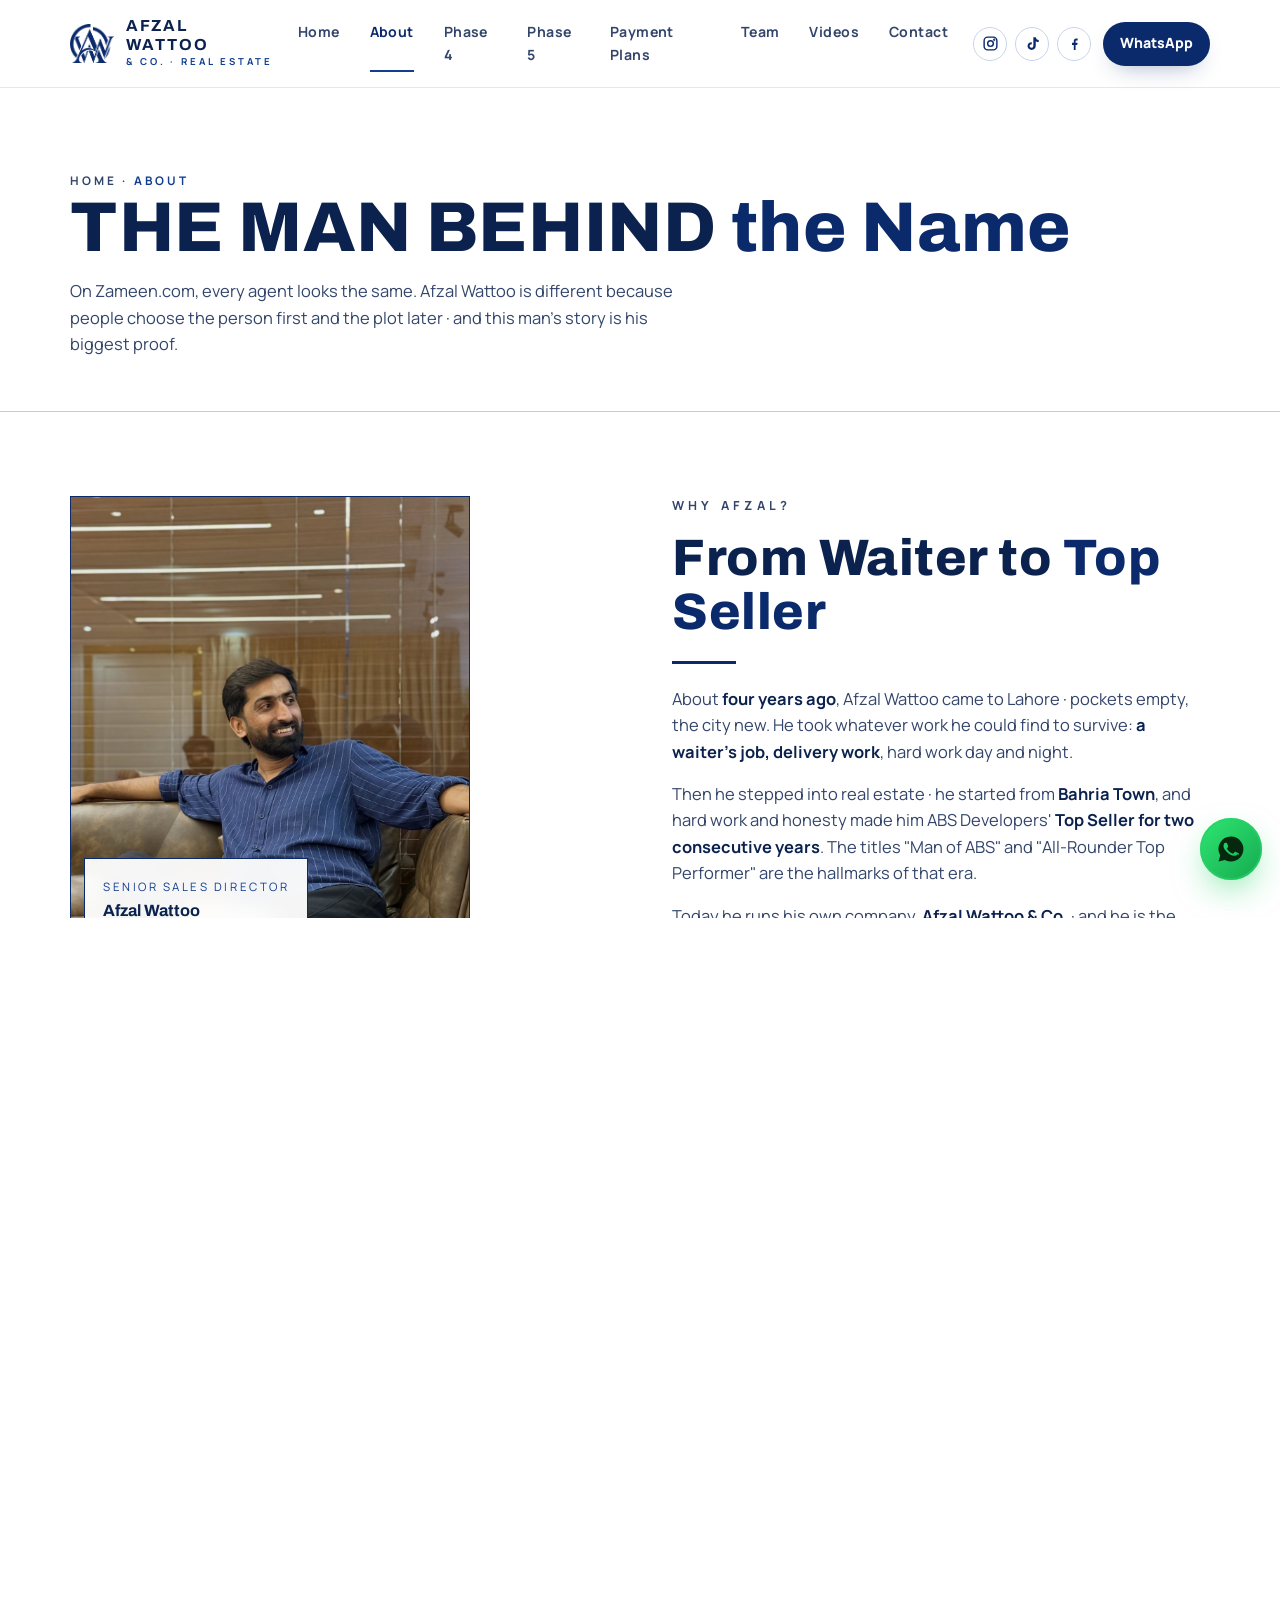
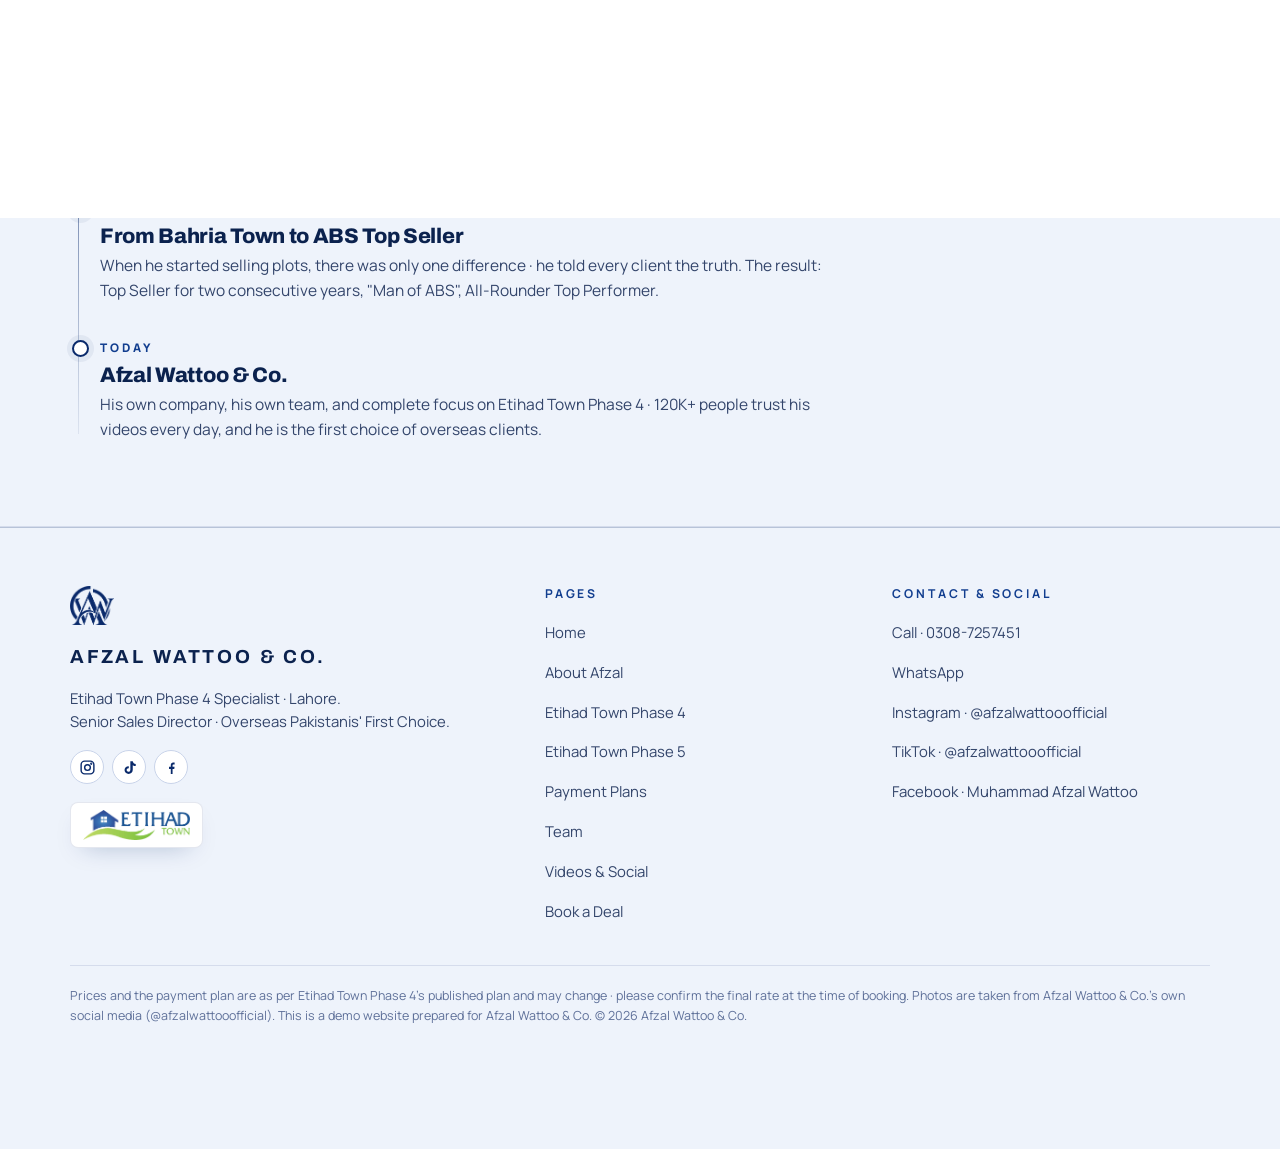
